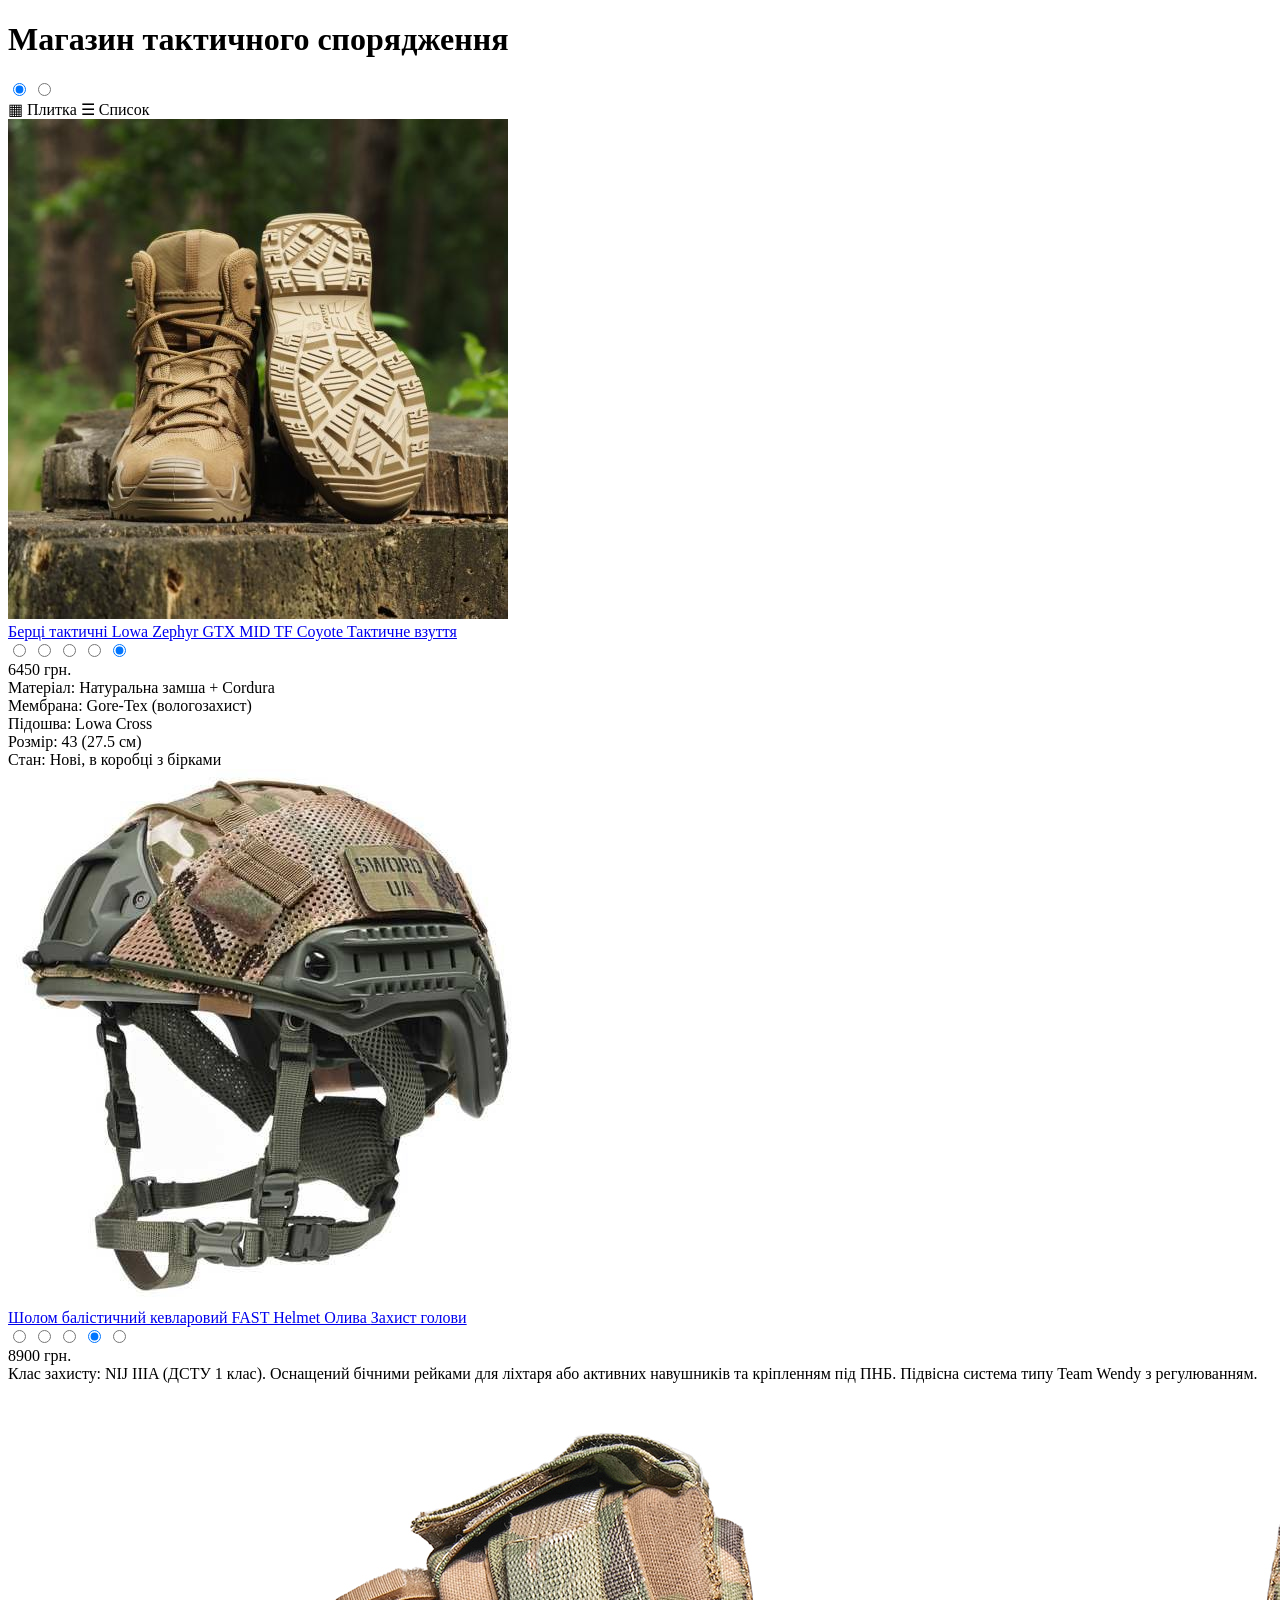
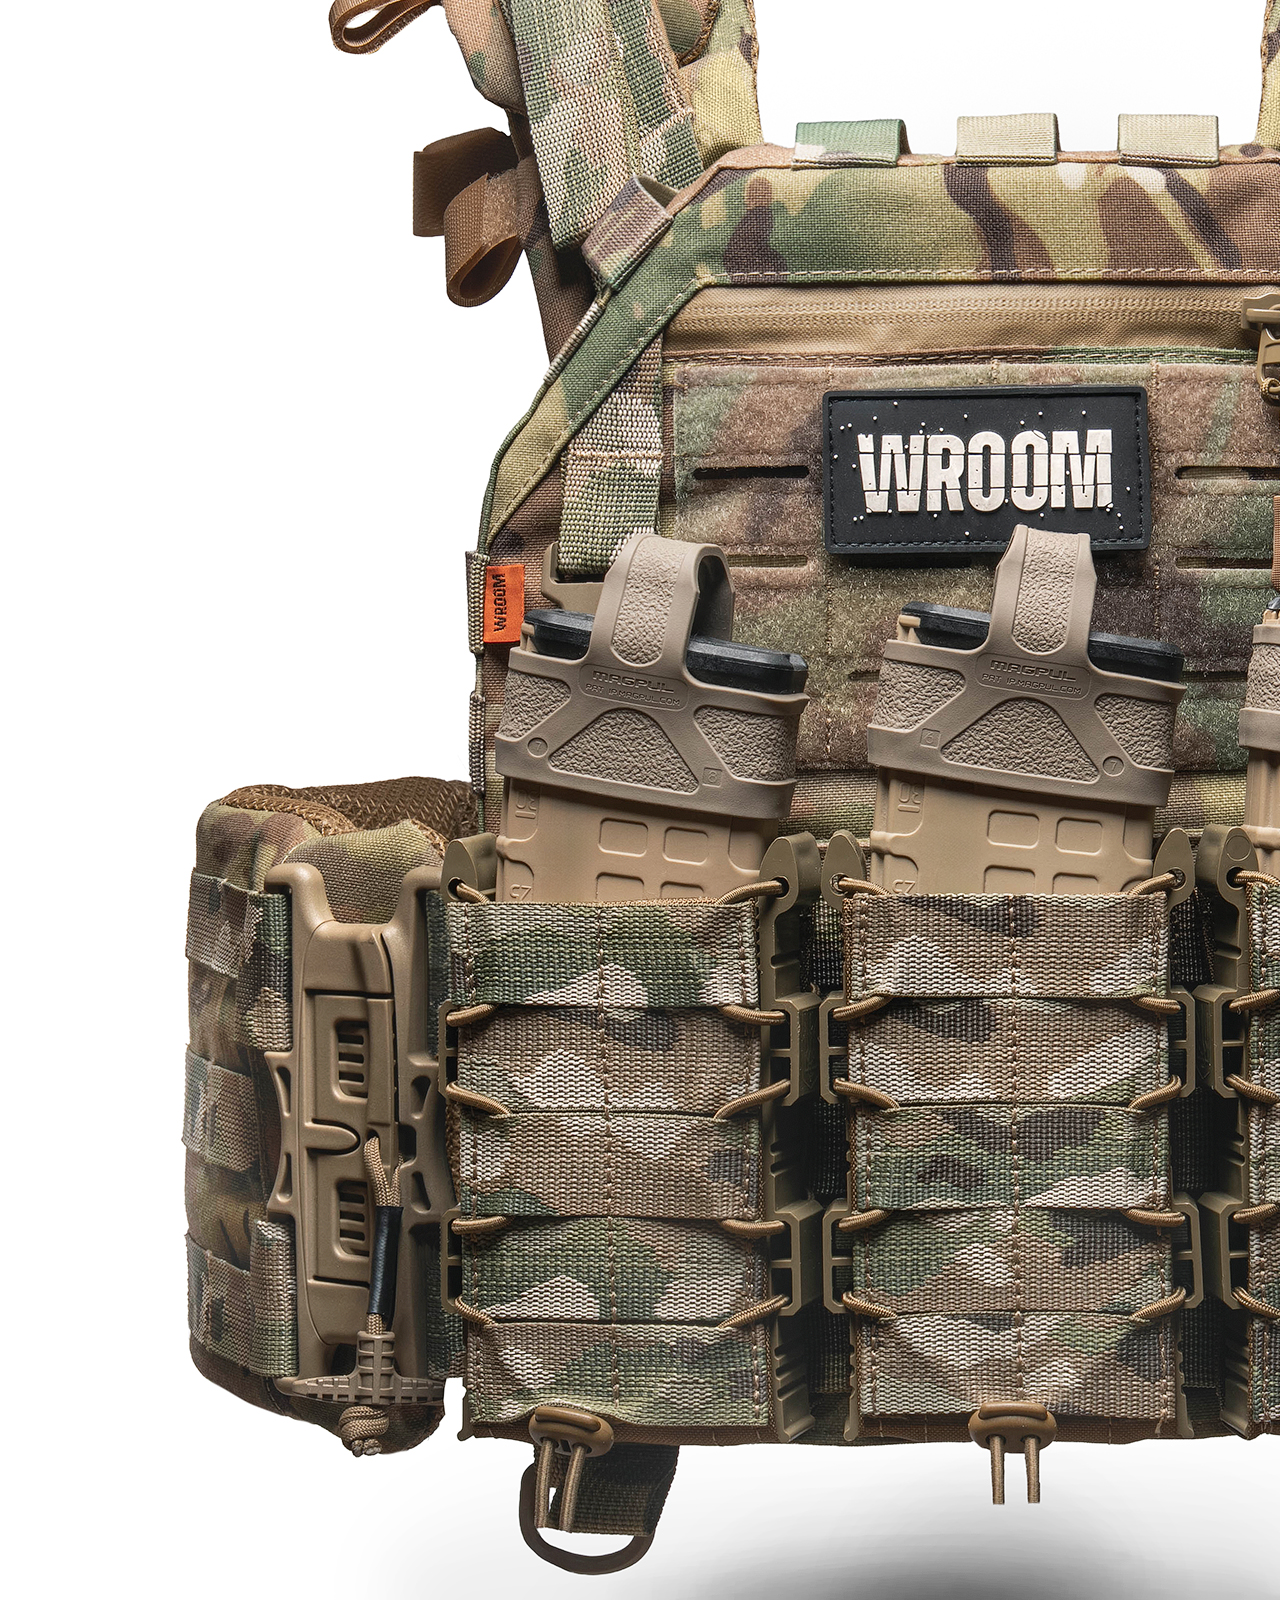
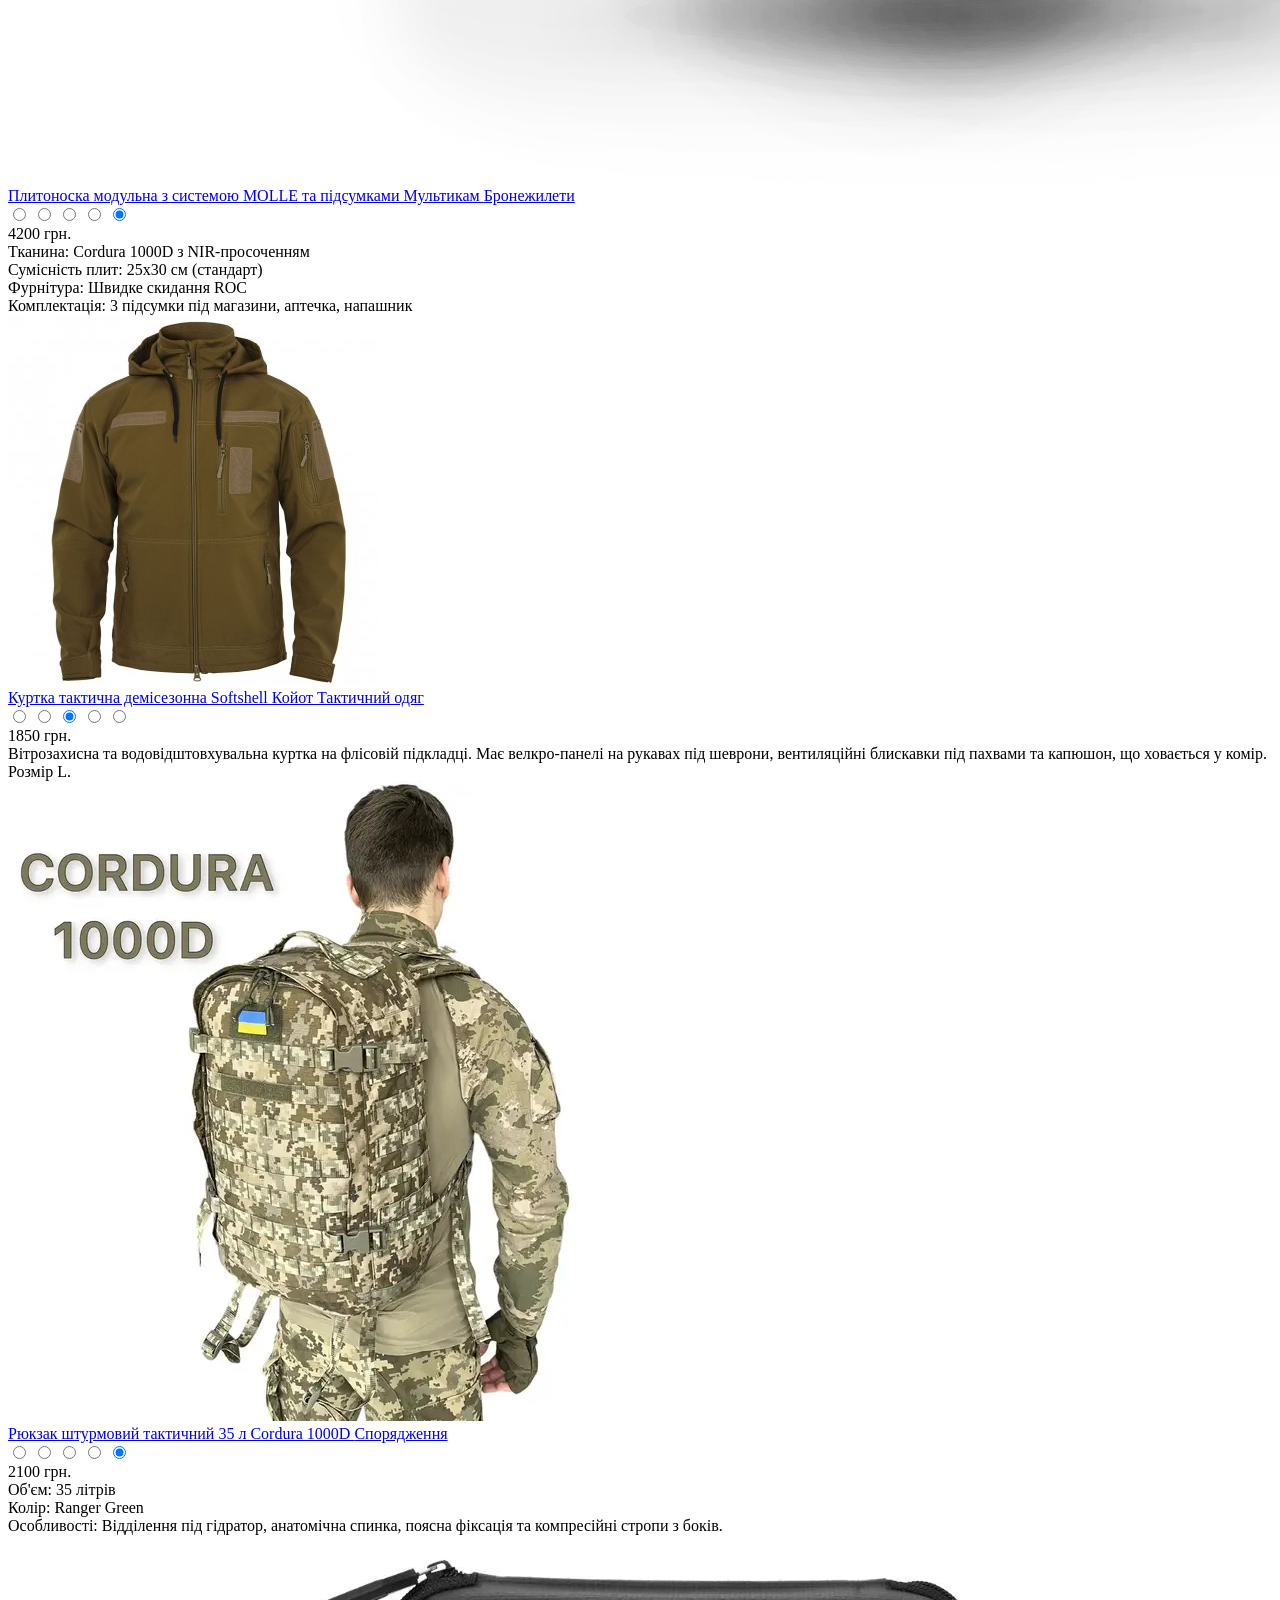
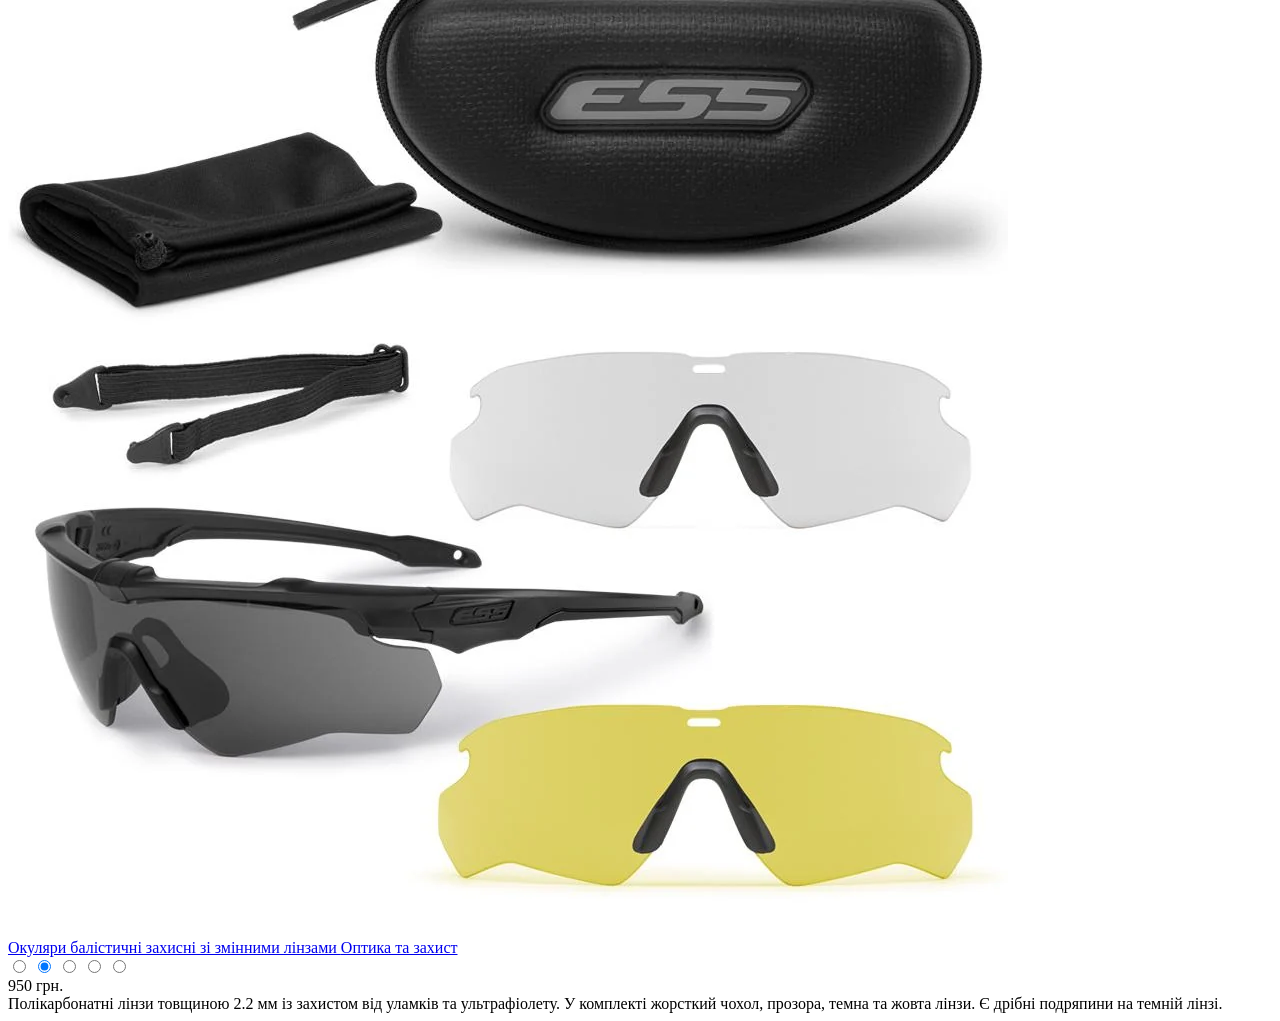
==== Index.html @ 59d90fa8 "PR5" ====
<!DOCTYPE html>
<html lang="uk">
<head>
  <meta charset="UTF-8">
  <meta name="viewport" content="width=device-width, initial-scale=1.0">
  <title>Гаражний розпродаж спорядження</title>
  <link rel="stylesheet" href="style5.css">
</head>
<body>

  <div class="container">
    <h1 class="page-title">Магазин тактичного спорядження</h1>

    <!-- Перемикач вигляду Плитка / Список -->
    <input type="radio" name="view-mode" id="view-grid" class="view-radio" checked>
    <input type="radio" name="view-mode" id="view-list" class="view-radio">

    <div class="view-switcher">
      <label for="view-grid" class="switcher-label label-grid">&#9638; Плитка</label>
      <label for="view-list" class="switcher-label label-list">&#9776; Список</label>
    </div>

    <div class="catalog">

      <!-- Товар 1 -->
      <div class="product-card">
        <div class="product-image-box">
          <a href="#item1">
            <img src="image/1_berci.jpg.jpg" alt="Берці тактичні Lowa Zephyr GTX MID TF">
          </a>
        </div>
        <div class="product-main">
          <a href="#item1" class="product-title" title="Берці тактичні Lowa Zephyr GTX MID TF Coyote">
            Берці тактичні Lowa Zephyr GTX MID TF Coyote
          </a>
          <a href="#cat-shoes" class="product-category">Тактичне взуття</a>

          <div class="stars">
            <input type="radio" name="st_1" id="st_1_1">
            <label for="st_1_1"></label>
            <input type="radio" name="st_1" id="st_1_2">
            <label for="st_1_2"></label>
            <input type="radio" name="st_1" id="st_1_3">
            <label for="st_1_3"></label>
            <input type="radio" name="st_1" id="st_1_4">
            <label for="st_1_4"></label>
            <input type="radio" name="st_1" id="st_1_5" checked>
            <label for="st_1_5"></label>
          </div>

          <div class="product-price">6450 грн.</div>
        </div>
        <div class="product-description">
          Матеріал: Натуральна замша + Cordura<br>
          Мембрана: Gore-Tex (вологозахист)<br>
          Підошва: Lowa Cross<br>
          Розмір: 43 (27.5 см)<br>
          Стан: Нові, в коробці з бірками
        </div>
      </div>

      <!-- Товар 2 -->
      <div class="product-card">
        <div class="product-image-box">
          <a href="#item2">
            <img src="image/2_sholom.jpg.jpeg" alt="Шолом балістичний кевларовий FAST">
          </a>
        </div>
        <div class="product-main">
          <a href="#item2" class="product-title" title="Шолом балістичний кевларовий FAST Helmet Олива">
            Шолом балістичний кевларовий FAST Helmet Олива
          </a>
          <a href="#cat-armor" class="product-category">Захист голови</a>

          <div class="stars">
            <input type="radio" name="st_2" id="st_2_1">
            <label for="st_2_1"></label>
            <input type="radio" name="st_2" id="st_2_2">
            <label for="st_2_2"></label>
            <input type="radio" name="st_2" id="st_2_3">
            <label for="st_2_3"></label>
            <input type="radio" name="st_2" id="st_2_4" checked>
            <label for="st_2_4"></label>
            <input type="radio" name="st_2" id="st_2_5">
            <label for="st_2_5"></label>
          </div>

          <div class="product-price">8900 грн.</div>
        </div>
        <div class="product-description">
          Клас захисту: NIJ IIIA (ДСТУ 1 клас). Оснащений бічними рейками для ліхтаря або активних навушників та кріпленням під ПНБ. Підвісна система типу Team Wendy з регулюванням.
        </div>
      </div>

      <!-- Товар 3 -->
      <div class="product-card">
        <div class="product-image-box">
          <a href="#item3">
            <img src="image/3_plytonoska.jpg.jpg" alt="Плитоноска модульна з системою MOLLE">
          </a>
        </div>
        <div class="product-main">
          <a href="#item3" class="product-title" title="Плитоноска модульна з системою MOLLE та підсумками Мультикам">
            Плитоноска модульна з системою MOLLE та підсумками Мультикам
          </a>
          <a href="#cat-armor" class="product-category">Бронежилети</a>

          <div class="stars">
            <input type="radio" name="st_3" id="st_3_1">
            <label for="st_3_1"></label>
            <input type="radio" name="st_3" id="st_3_2">
            <label for="st_3_2"></label>
            <input type="radio" name="st_3" id="st_3_3">
            <label for="st_3_3"></label>
            <input type="radio" name="st_3" id="st_3_4">
            <label for="st_3_4"></label>
            <input type="radio" name="st_3" id="st_3_5" checked>
            <label for="st_3_5"></label>
          </div>

          <div class="product-price">4200 грн.</div>
        </div>
        <div class="product-description">
          Тканина: Cordura 1000D з NIR-просоченням<br>
          Сумісність плит: 25х30 см (стандарт)<br>
          Фурнітура: Швидке скидання ROC<br>
          Комплектація: 3 підсумки під магазини, аптечка, напашник
        </div>
      </div>

      <!-- Товар 4 -->
      <div class="product-card">
        <div class="product-image-box">
          <a href="#item4">
            <img src="image/4_kurtka.jpg.jpg" alt="Куртка тактична демісезонна Softshell">
          </a>
        </div>
        <div class="product-main">
          <a href="#item4" class="product-title" title="Куртка тактична демісезонна Softshell Койот">
            Куртка тактична демісезонна Softshell Койот
          </a>
          <a href="#cat-clothes" class="product-category">Тактичний одяг</a>

          <div class="stars">
            <input type="radio" name="st_4" id="st_4_1">
            <label for="st_4_1"></label>
            <input type="radio" name="st_4" id="st_4_2">
            <label for="st_4_2"></label>
            <input type="radio" name="st_4" id="st_4_3" checked>
            <label for="st_4_3"></label>
            <input type="radio" name="st_4" id="st_4_4">
            <label for="st_4_4"></label>
            <input type="radio" name="st_4" id="st_4_5">
            <label for="st_4_5"></label>
          </div>

          <div class="product-price">1850 грн.</div>
        </div>
        <div class="product-description">
          Вітрозахисна та водовідштовхувальна куртка на флісовій підкладці. Має велкро-панелі на рукавах під шеврони, вентиляційні блискавки під пахвами та капюшон, що ховається у комір. Розмір L.
        </div>
      </div>

      <!-- Товар 5 -->
      <div class="product-card">
        <div class="product-image-box">
          <a href="#item5">
            <img src="image/5_ryukzak.jpg.webp" alt="Рюкзак штурмовий тактичний 35 л">
          </a>
        </div>
        <div class="product-main">
          <a href="#item5" class="product-title" title="Рюкзак штурмовий тактичний 35 л Cordura 1000D">
            Рюкзак штурмовий тактичний 35 л Cordura 1000D
          </a>
          <a href="#cat-gear" class="product-category">Спорядження</a>

          <div class="stars">
            <input type="radio" name="st_5" id="st_5_1">
            <label for="st_5_1"></label>
            <input type="radio" name="st_5" id="st_5_2">
            <label for="st_5_2"></label>
            <input type="radio" name="st_5" id="st_5_3">
            <label for="st_5_3"></label>
            <input type="radio" name="st_5" id="st_5_4">
            <label for="st_5_4"></label>
            <input type="radio" name="st_5" id="st_5_5" checked>
            <label for="st_5_5"></label>
          </div>

          <div class="product-price">2100 грн.</div>
        </div>
        <div class="product-description">
          Об'єм: 35 літрів<br>
          Колір: Ranger Green<br>
          Особливості: Відділення під гідратор, анатомічна спинка, поясна фіксація та компресійні стропи з боків.
        </div>
      </div>

      <!-- Товар 6 -->
      <div class="product-card">
        <div class="product-image-box">
          <a href="#item6">
            <img src="image/6_okulyary.jpg.webp" alt="Окуляри балістичні захисні">
          </a>
        </div>
        <div class="product-main">
          <a href="#item6" class="product-title" title="Окуляри балістичні захисні зі змінними лінзами">
            Окуляри балістичні захисні зі змінними лінзами
          </a>
          <a href="#cat-optics" class="product-category">Оптика та захист</a>

          <div class="stars">
            <input type="radio" name="st_6" id="st_6_1">
            <label for="st_6_1"></label>
            <input type="radio" name="st_6" id="st_6_2" checked>
            <label for="st_6_2"></label>
            <input type="radio" name="st_6" id="st_6_3">
            <label for="st_6_3"></label>
            <input type="radio" name="st_6" id="st_6_4">
            <label for="st_6_4"></label>
            <input type="radio" name="st_6" id="st_6_5">
            <label for="st_6_5"></label>
          </div>

          <div class="product-price">950 грн.</div>
        </div>
        <div class="product-description">
          Полікарбонатні лінзи товщиною 2.2 мм із захистом від уламків та ультрафіолету. У комплекті жорсткий чохол, прозора, темна та жовта лінзи. Є дрібні подряпини на темній лінзі.
        </div>
      </div>

    </div>
  </div>

</body>
</html>
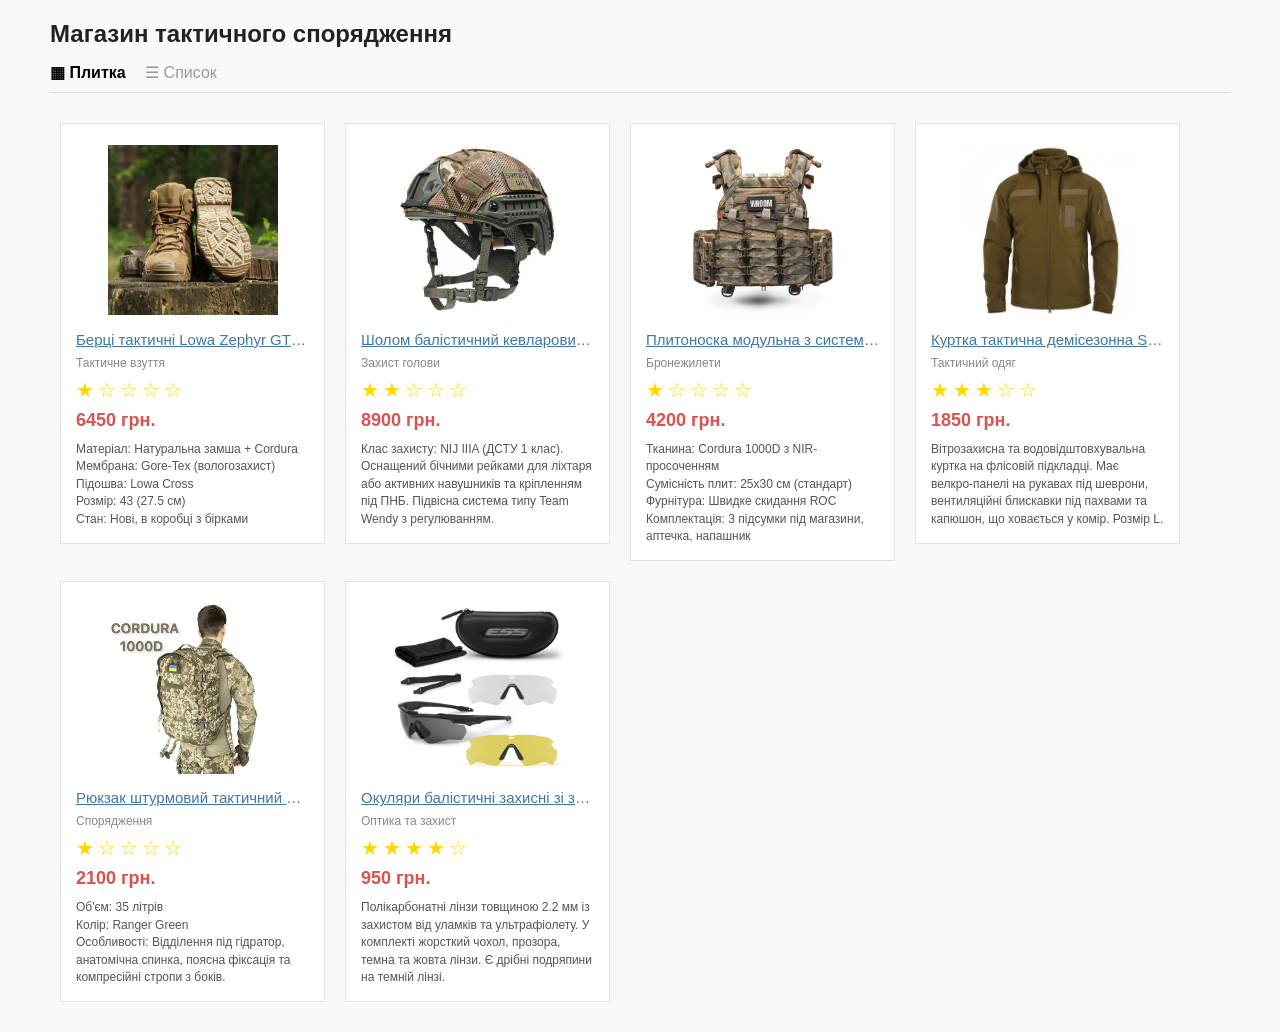
==== commit 66d8dc62: "Update Index.html" ====
--- a/Index.html
+++ b/Index.html
@@ -4,7 +4,7 @@
   <meta charset="UTF-8">
   <meta name="viewport" content="width=device-width, initial-scale=1.0">
   <title>Гаражний розпродаж спорядження</title>
-  <link rel="stylesheet" href="style5.css">
+  <link rel="stylesheet" href="style.css">
 </head>
 <body>
 
@@ -233,4 +233,4 @@
   </div>
 
 </body>
-</html>+</html>
--- a/style.css
+++ b/style.css
@@ -0,0 +1,222 @@
+* {
+  box-sizing: border-box;
+}
+
+body {
+  margin: 0;
+  padding: 20px;
+  font-family: Arial, Helvetica, sans-serif;
+  background-color: #f9f9f9;
+  color: #333333;
+}
+
+.container {
+  max-width: 1180px;
+  margin: 0 auto;
+}
+
+.page-title {
+  margin: 0 0 15px;
+  font-size: 24px;
+  color: #222222;
+}
+
+/* Приховування радіокнопки перемикання вигляду */
+.view-radio {
+  display: none;
+}
+
+/* Панель перемикання "Плитка / Список" */
+.view-switcher {
+  margin-bottom: 20px;
+  padding-bottom: 10px;
+  border-bottom: 1px solid #e0e0e0;
+}
+
+.switcher-label {
+  display: inline-block;
+  margin-right: 15px;
+  font-size: 16px;
+  color: #999999;
+  cursor: pointer;
+  user-select: none;
+  transition: color 0.2s ease;
+}
+
+.switcher-label:hover {
+  color: #333333;
+}
+
+#view-grid:checked ~ .view-switcher .label-grid,
+#view-list:checked ~ .view-switcher .label-list {
+  color: #000000;
+  font-weight: bold;
+}
+
+
+
+.catalog {
+  font-size: 0;
+}
+
+.product-card {
+  display: inline-block;
+  vertical-align: top;
+  width: 265px;
+  margin: 10px;
+  padding: 15px;
+  background-color: #ffffff;
+  border: 1px solid #e2e2e2;
+  font-size: 14px;
+  transition: box-shadow 0.25s ease, border-color 0.25s ease;
+}
+
+.product-card:hover {
+  border-color: #bbbbbb;
+  box-shadow: 0 4px 12px rgba(0, 0, 0, 0.12);
+}
+
+/* Центрування фотографії товару */
+.product-image-box {
+  width: 100%;
+  height: 180px;
+  line-height: 180px;
+  text-align: center;
+  margin-bottom: 12px;
+  overflow: hidden;
+}
+
+.product-image-box a {
+  display: inline-block;
+  vertical-align: middle;
+  line-height: normal;
+}
+
+.product-image-box img {
+  max-width: 100%;
+  max-height: 170px;
+  vertical-align: middle;
+  transition: transform 0.3s ease;
+}
+
+.product-image-box:hover img {
+  transform: scale(1.07);
+}
+
+/* Назва товару  */
+.product-title {
+  display: block;
+  margin-bottom: 6px;
+  font-size: 15px;
+  color: #3e77aa;
+  text-decoration: underline;
+  white-space: nowrap;
+  overflow: hidden;
+  text-overflow: ellipsis;
+  transition: color 0.2s ease;
+}
+
+.product-title:hover {
+  color: #d9534f;
+}
+
+/* Категорія товару */
+.product-category {
+  display: inline-block;
+  margin-bottom: 8px;
+  font-size: 12px;
+  color: #888888;
+  text-decoration: none;
+  transition: color 0.2s ease;
+}
+
+.product-category:hover {
+  color: #3e77aa;
+  text-decoration: underline;
+}
+
+
+.stars {
+  direction: rtl;
+  text-align: left;
+  margin-bottom: 8px;
+}
+
+.stars input {
+  display: none;
+}
+
+.stars label::after {
+  content: '\2606';
+  font-size: 20px;
+  color: gold;
+  cursor: pointer;
+}
+
+.stars input:checked ~ label::after {
+  content: '\2605';
+}
+
+.stars:hover input ~ label::after {
+  content: '\2606';
+}
+
+.stars input:hover ~ label::after {
+  content: '\2605';
+}
+
+/* Ціна та опис */
+.product-price {
+  margin-bottom: 10px;
+  font-size: 18px;
+  font-weight: bold;
+  color: #d9534f;
+}
+
+.product-description {
+  font-size: 12px;
+  line-height: 1.45;
+  color: #555555;
+}
+
+
+
+#view-list:checked ~ .catalog .product-card {
+  display: table;
+  width: 100%;
+  margin: 0 0 15px;
+  padding: 20px;
+}
+
+#view-list:checked ~ .catalog .product-image-box {
+  display: table-cell;
+  vertical-align: middle;
+  width: 22%;
+  height: 140px;
+  line-height: normal;
+  margin-bottom: 0;
+  padding-right: 20px;
+}
+
+#view-list:checked ~ .catalog .product-image-box img {
+  max-height: 140px;
+}
+
+#view-list:checked ~ .catalog .product-main {
+  display: table-cell;
+  vertical-align: top;
+  width: 38%;
+  padding-right: 20px;
+}
+
+#view-list:checked ~ .catalog .product-title {
+  white-space: normal;
+  font-size: 16px;
+}
+
+#view-list:checked ~ .catalog .product-description {
+  display: table-cell;
+  vertical-align: top;
+  width: 40%;
+  font-size: 13px;
+}
